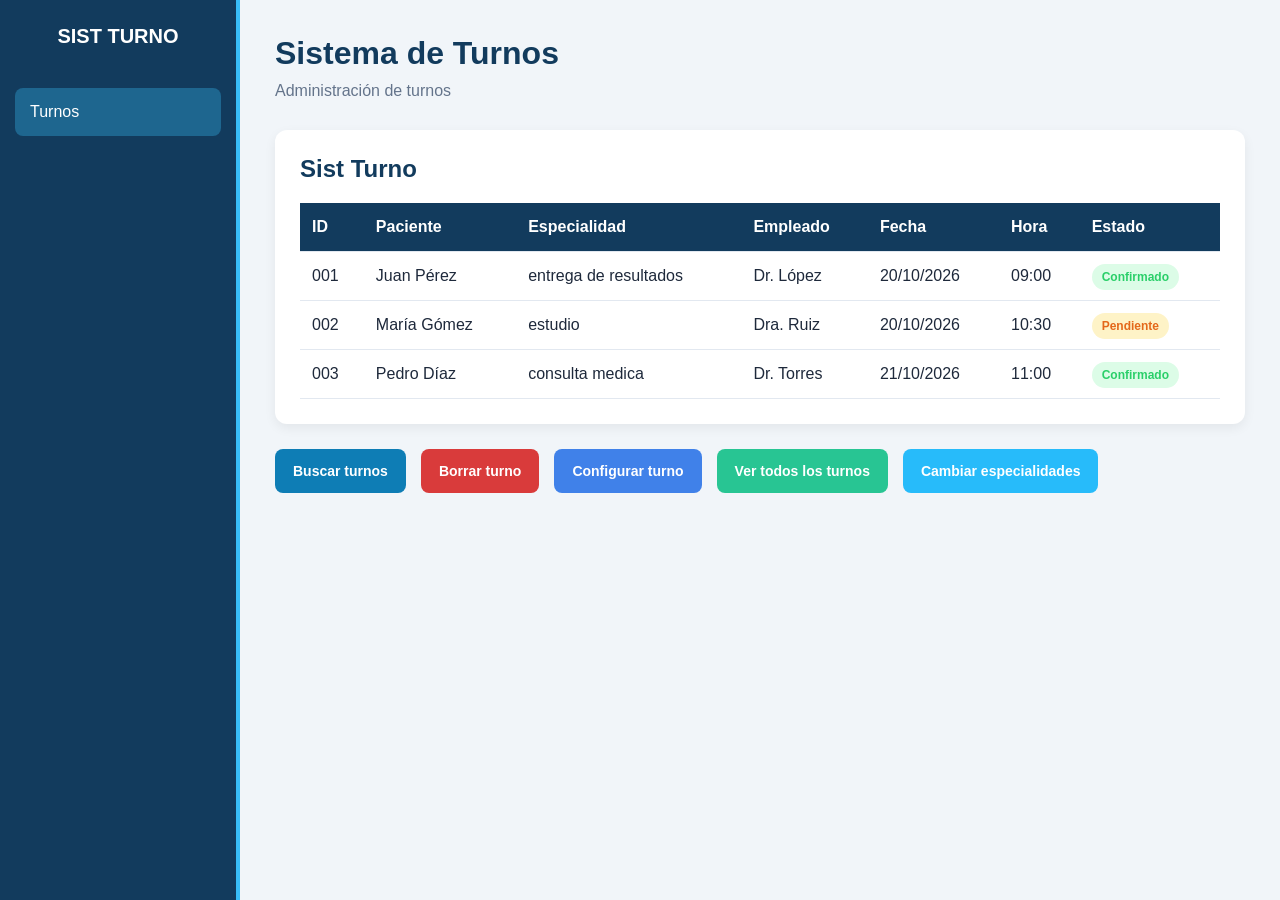
==== TRABAJO FINAL IAN/HTML/turnos.html @ fe1a8006 "Add files via upload" ====
<!DOCTYPE html>
<html lang="es">
<head>
    <meta charset="UTF-8">
    <meta name="viewport" content="width=device-width, initial-scale=1.0">
    <title>Sistema de Turnos</title>
    <link rel="stylesheet" href="../STYLES/turnos.css">
</head>
<body>

    <aside class="barra-lateral">
        <h2>SIST TURNO</h2>

        <nav>
            <button class="activo"> Turnos</button>
        </nav>
    </aside>

    <main class="contenido">
        <header>
            <h1>Sistema de Turnos</h1>
            <p>Administración de turnos </p>
        </header>

        <section class="tabla-contenedor">
            <h2>Sist Turno</h2>

            <table>
                <thead>
                    <tr>
                        <th>ID</th>
                        <th>Paciente</th>
                        <th>Especialidad</th>
                        <th>Empleado</th>
                        <th>Fecha</th>
                        <th>Hora</th>
                        <th>Estado</th>
                    </tr>
                </thead>

                <tbody>
                    <tr>
                        <td>001</td>
                        <td>Juan Pérez</td>
                        <td>entrega de resultados</td>
                        <td>Dr. López</td>
                        <td>20/10/2026</td>
                        <td>09:00</td>
                        <td><span class="estado">Confirmado</span></td>
                    </tr>

                    <tr>
                        <td>002</td>
                        <td>María Gómez</td>
                        <td>estudio</td>
                        <td>Dra. Ruiz</td>
                        <td>20/10/2026</td>
                        <td>10:30</td>
                        <td><span class="estado pendiente">Pendiente</span></td>
                    </tr>

                    <tr>
                        <td>003</td>
                        <td>Pedro Díaz</td>
                        <td>consulta medica</td>
                        <td>Dr. Torres</td>
                        <td>21/10/2026</td>
                        <td>11:00</td>
                        <td><span class="estado">Confirmado</span></td>
                    </tr>
                </tbody>
            </table>
        </section>

        <section class="acciones">
            <button class="buscar"> Buscar turnos</button>
            <button class="borrar">Borrar turno</button>
            <button class="configurar"> Configurar turno</button>
            <button class="ver">Ver todos los turnos</button>
            <button class="especialidades"> Cambiar especialidades</button>
        </section>

    </main>

</body>
</html>
---- TRABAJO FINAL IAN/STYLES/turnos.css ----
* {
    margin: 0;
    padding: 0;
    box-sizing: border-box;
    font-family: Arial, sans-serif;
}

body {
    display: flex;
    min-height: 100vh;
    background-color: #f1f5f9;
    color: #1e293b;
}

/* BARRA LATERAL */

.barra-lateral {
    width: 240px;
    min-height: 100vh;
    background-color: #123b5d;
    color: white;
    padding: 25px 15px;
    border-right: 4px solid #38bdf8;
}

.barra-lateral h2 {
    font-size: 20px;
    text-align: center;
    margin-bottom: 40px;
}

.barra-lateral nav {
    display: flex;
    flex-direction: column;
    gap: 15px;
}

.barra-lateral button {
    padding: 15px;
    border: none;
    border-radius: 8px;
    background-color: transparent;
    color: white;
    text-align: left;
    font-size: 16px;
    cursor: pointer;
    transition: 0.3s;
}

.barra-lateral button:hover,
.barra-lateral button.activo {
    background-color: #1e668f;
}

/* CONTENIDO PRINCIPAL */

.contenido {
    flex: 1;
    padding: 35px;
    min-width: 0;
}

header {
    margin-bottom: 30px;
}

header h1 {
    color: #123b5d;
    margin-bottom: 10px;
}

header p {
    color: #64748b;
}

/* TABLA */

.tabla-contenedor {
    background-color: white;
    padding: 25px;
    border-radius: 12px;
    box-shadow: 0 4px 12px #00000010;
    overflow-x: auto;
}

.tabla-contenedor h2 {
    color: #123b5d;
    margin-bottom: 20px;
}

table {
    width: 100%;
    border-collapse: collapse;
    min-width: 650px;
}

thead {
    background-color: #123b5d;
    color: white;
}

th, td {
    padding: 15px 12px;
    text-align: left;
    border-bottom: 1px solid #e2e8f0;
}

tbody tr:hover {
    background-color: #f0f9ff;
}

.estado {
    background-color: #dcfce7;
    color: #2acf69;
    padding: 6px 10px;
    border-radius: 20px;
    font-size: 12px;
    font-weight: bold;
}

.estado.pendiente {
    background-color: #fef3c7;
    color: #e4681a;
}

/* BOTONES DE ACCIONES */

.acciones {
    display: flex;
    flex-wrap: wrap;
    gap: 15px;
    margin-top: 25px;
}

.acciones button {
    padding: 14px 18px;
    border: none;
    border-radius: 8px;
    color: white;
    font-size: 14px;
    font-weight: bold;
    cursor: pointer;
    transition: 0.3s;
}

.acciones button:hover {
    transform: translateY(-3px);
    filter: brightness(0.9);
}

.buscar {
    background-color: #0e7db5;
}

.borrar {
    background-color: #d93b3b;
}

.configurar {
    background-color: #4081e9;
}

.ver {
    background-color: #28c593;
}

.especialidades {
    background-color: #27bbfa;
}

/* DISEÑO PARA CELULARES */

@media (max-width: 768px) {
    .barra-lateral {
        width: 150px;
        padding: 20px 10px;
    }

    .barra-lateral h2 {
        font-size: 15px;
    }

    .barra-lateral button {
        font-size: 13px;
        padding: 12px 8px;
    }

    .contenido {
        padding: 20px 12px;
    }

    .tabla-contenedor {
        padding: 15px;
    }

    .acciones {
        flex-direction: column;
    }

    .acciones button {
        width: 100%;
    }
}
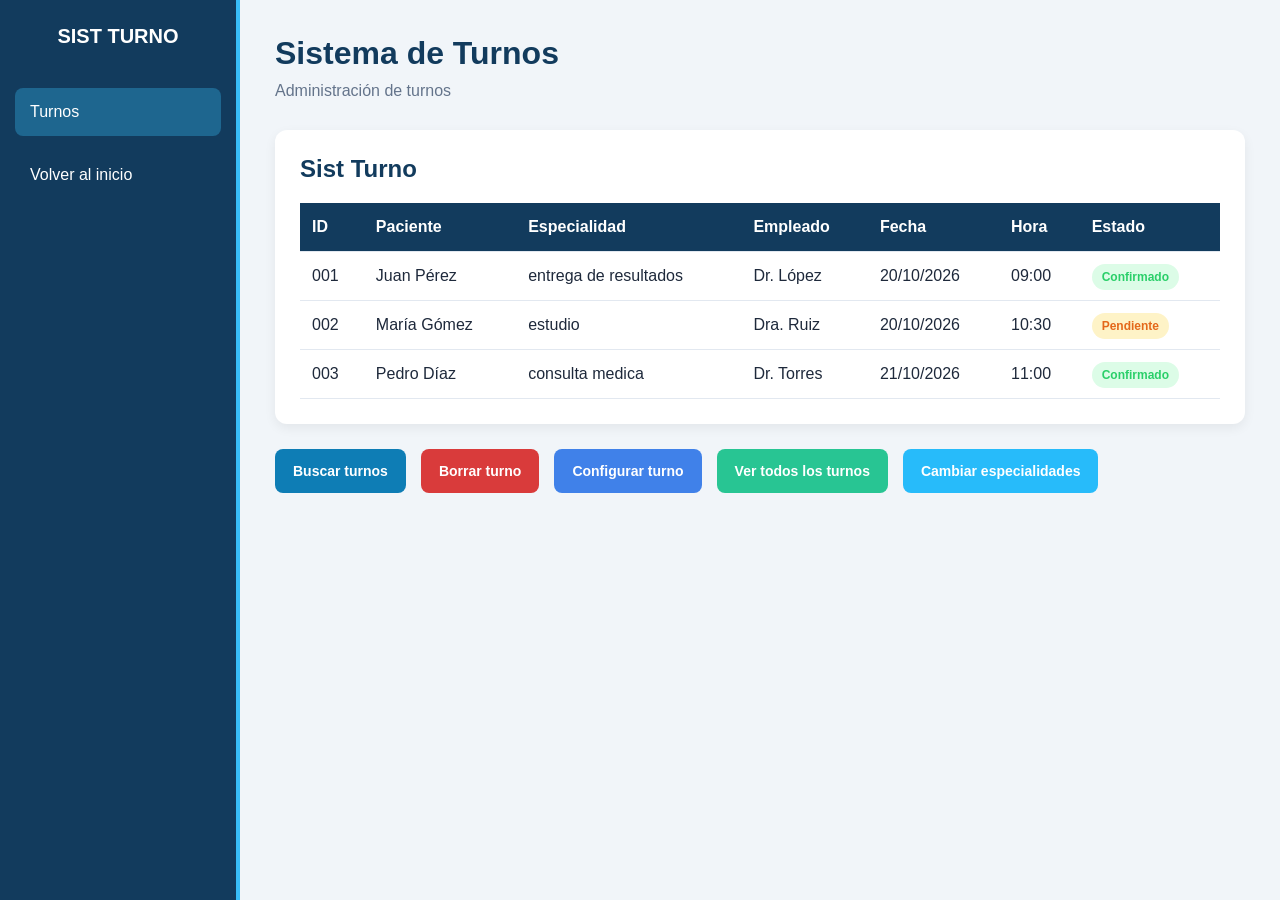
==== commit 072134b5: "Add files via upload" ====
--- a/TRABAJO FINAL IAN/HTML/turnos.html
+++ b/TRABAJO FINAL IAN/HTML/turnos.html
@@ -1,4 +1,3 @@
-
 <!DOCTYPE html>
 <html lang="es">
 <head>
@@ -13,7 +12,10 @@
         <h2>SIST TURNO</h2>
 
         <nav>
-            <button class="activo"> Turnos</button>
+            <button class="activo">Turnos</button>
+            <a href="../index.html" class="volver-inicio">
+                <button type="button">Volver al inicio</button>
+            </a>
         </nav>
     </aside>
 
@@ -84,4 +86,4 @@
     </main>
 
 </body>
-</html>
+</html>
--- a/TRABAJO FINAL IAN/STYLES/turnos.css
+++ b/TRABAJO FINAL IAN/STYLES/turnos.css
@@ -201,4 +201,23 @@
     .acciones button {
         width: 100%;
     }
-}
+.volver {
+    background-color: #555;
+    color: white;
+    padding: 10px 20px;
+    border: none;
+    border-radius: 5px;
+    cursor: pointer;
+    margin-bottom: 15px;
+}
+.barra-lateral nav {
+    display: flex;
+    flex-direction: column;
+    gap: 10px;
+}
+
+.barra-lateral .volver-inicio button {
+    width: 100%;
+    cursor: pointer;
+}
+}
